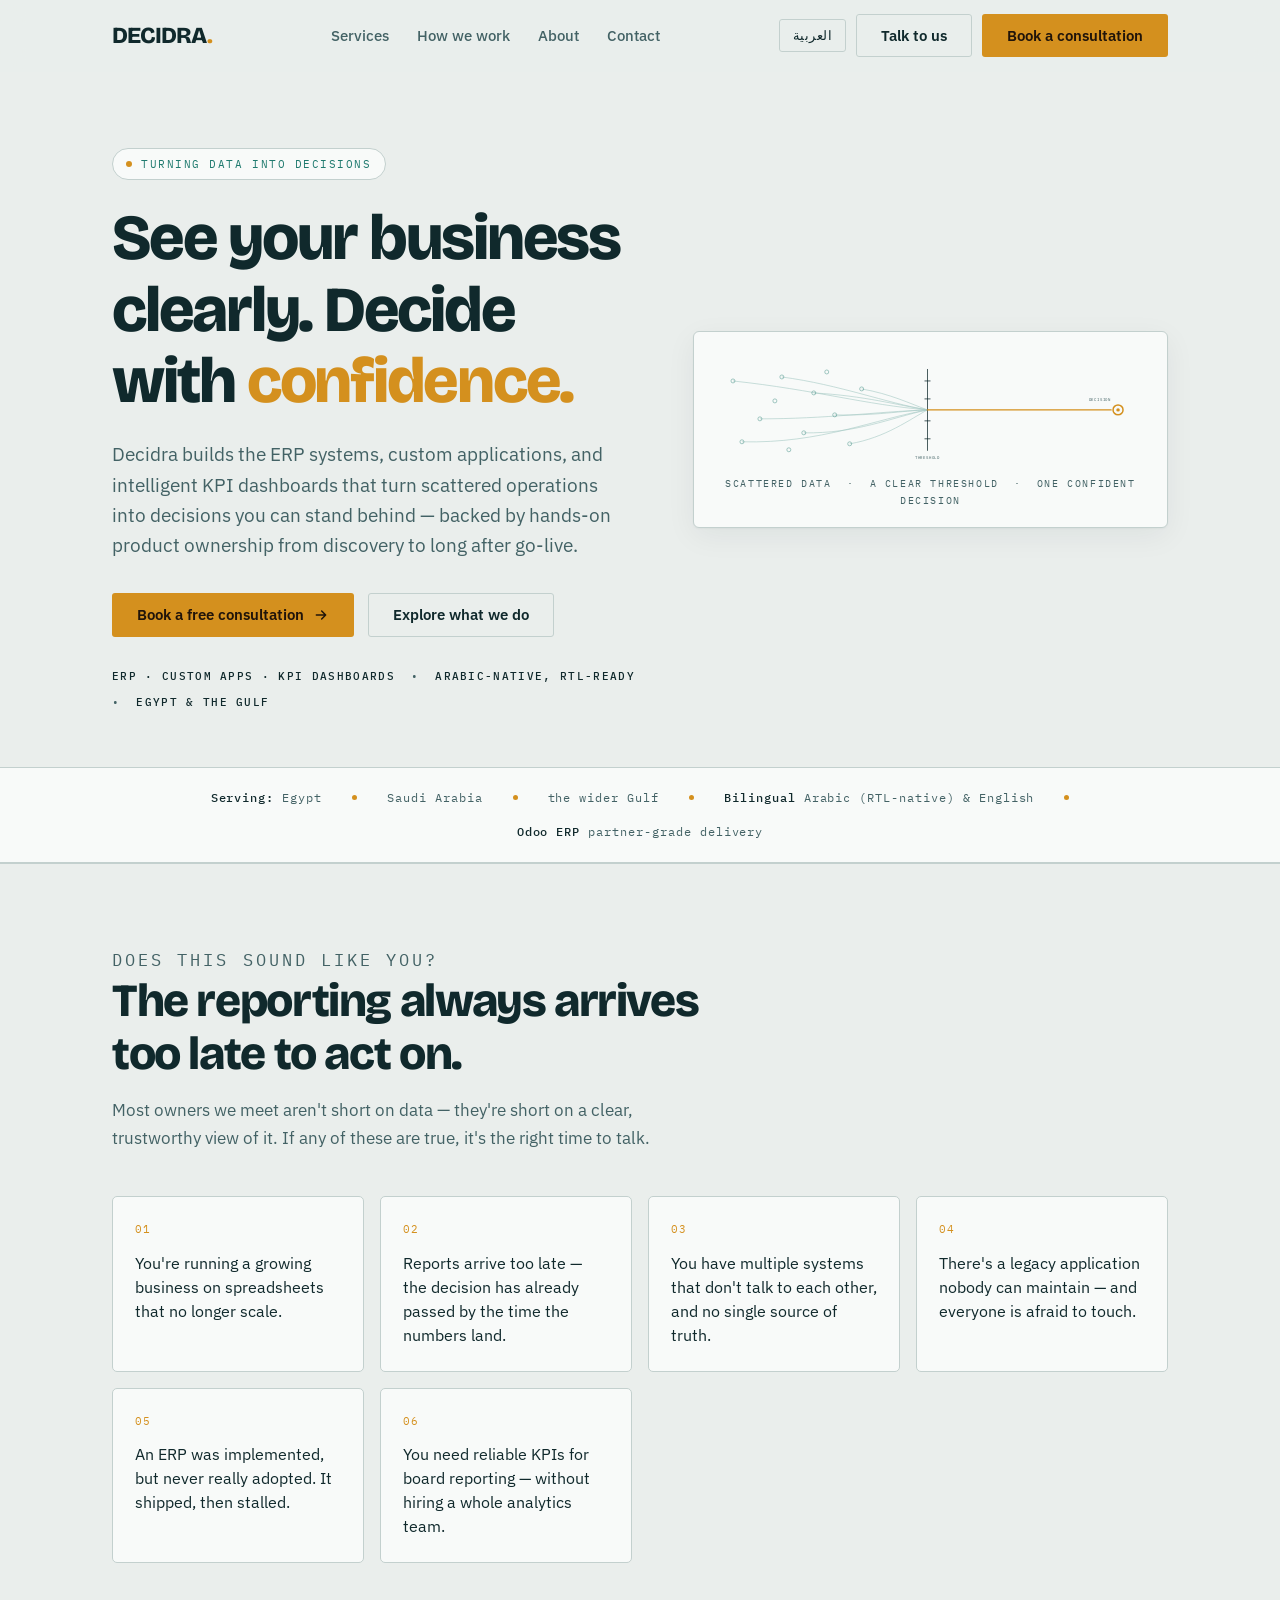
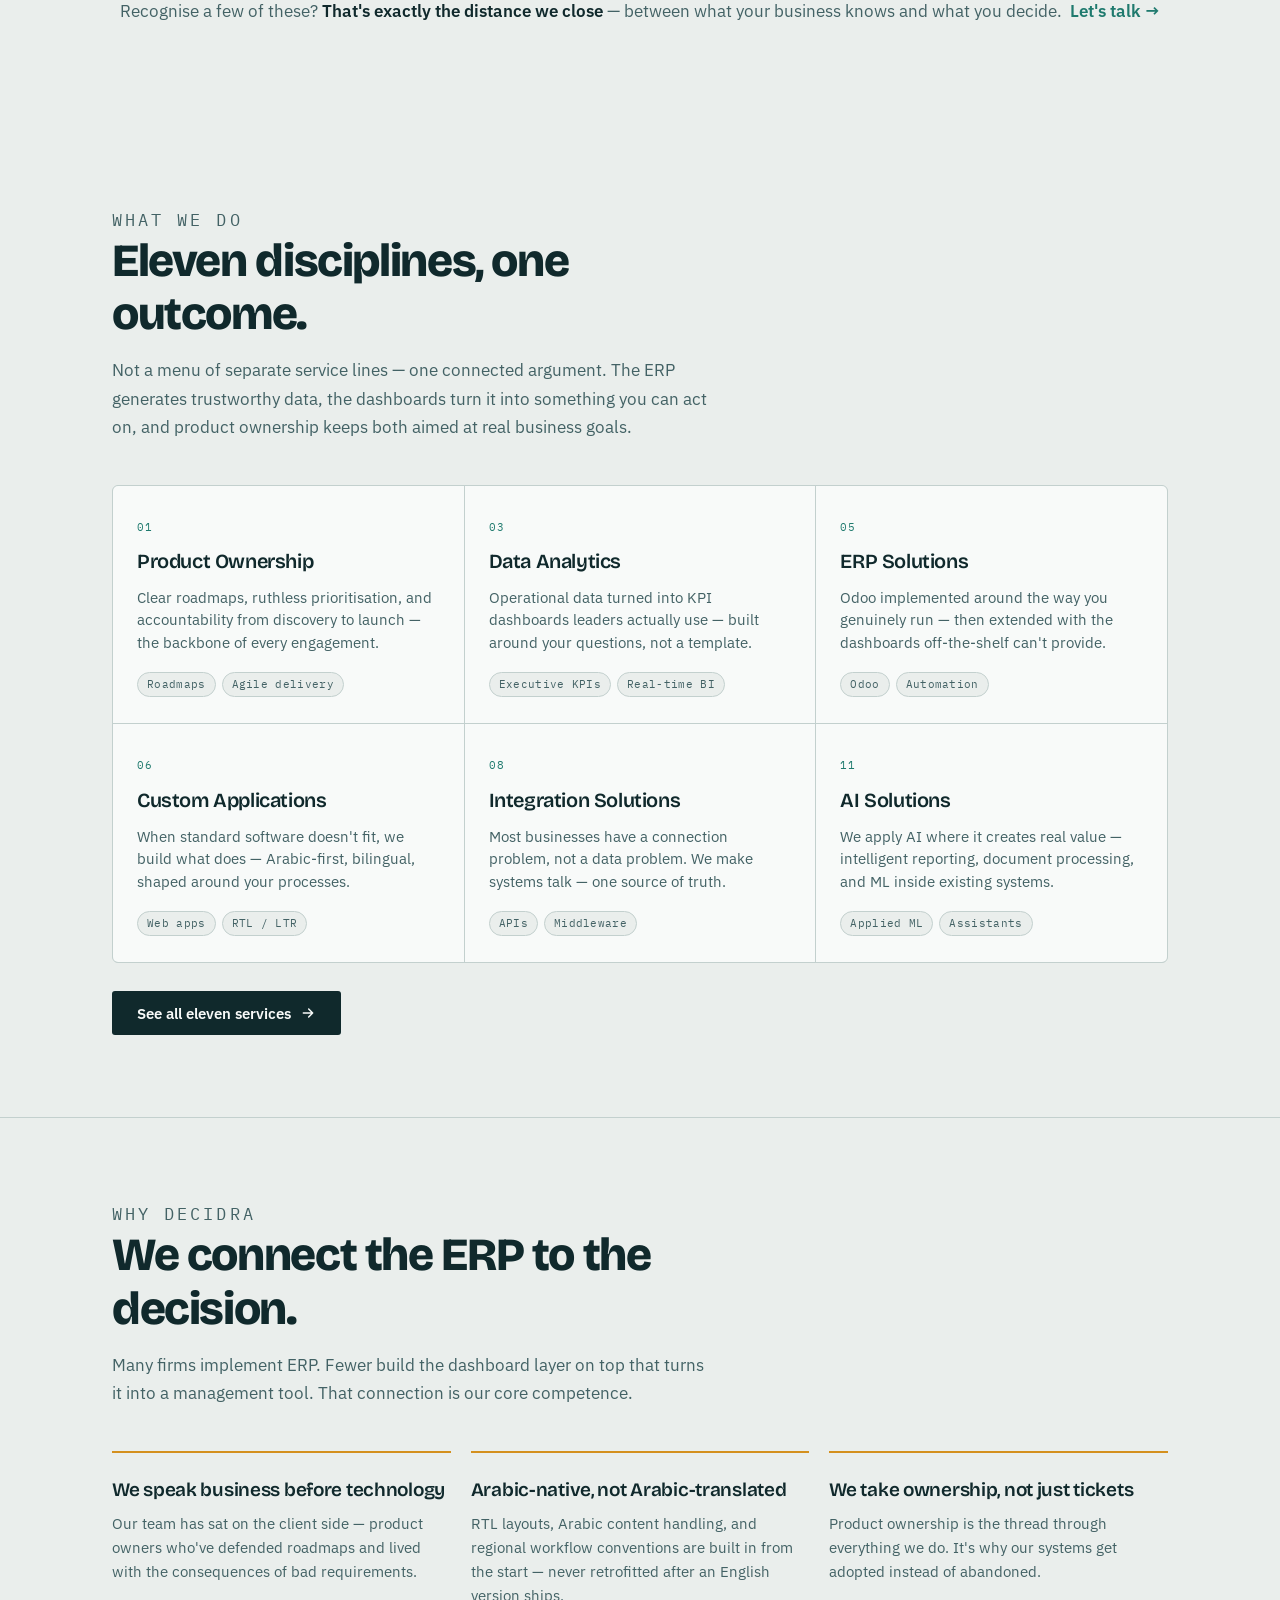
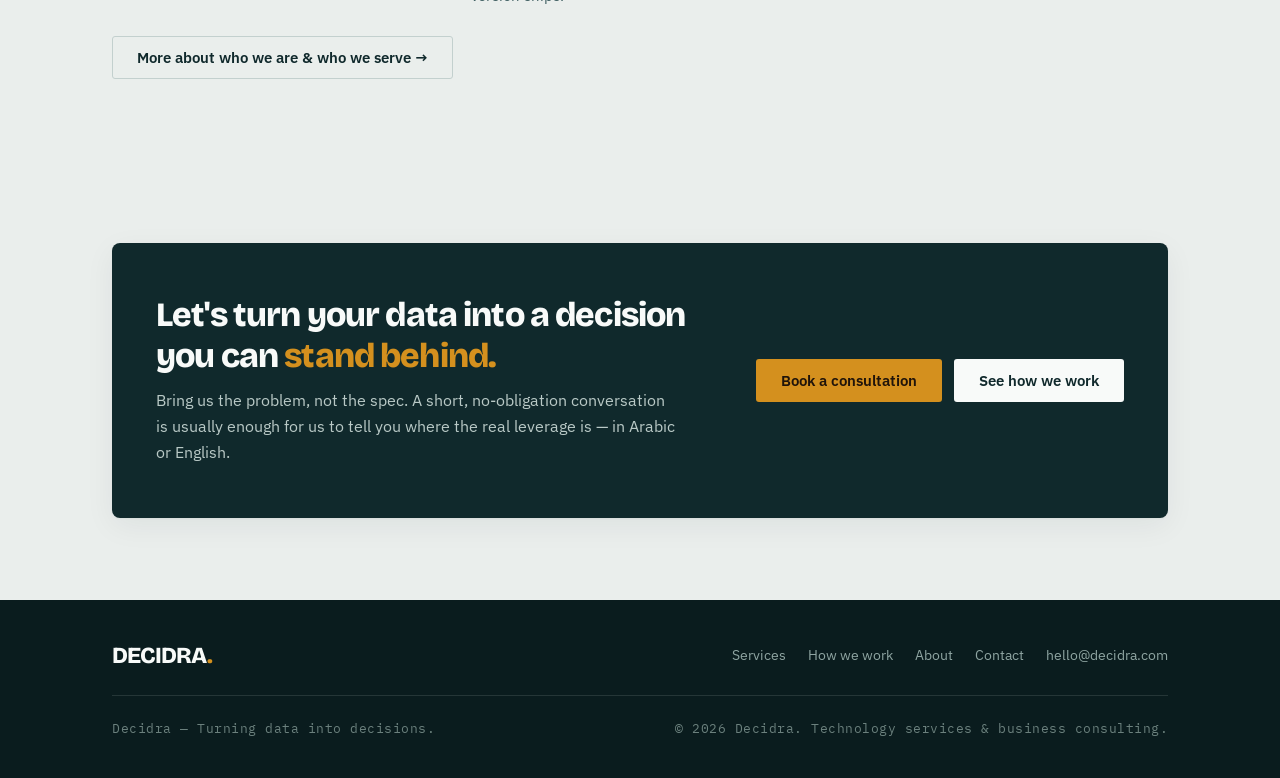
==== index.html @ bab55244 "Add files via upload" ====
<!DOCTYPE html>
<html lang="en">
<head>
<meta charset="utf-8">
<meta name="viewport" content="width=device-width, initial-scale=1">
<title>Decidra — Turning data into decisions</title>
<meta name="description" content="Decidra builds the ERP systems, custom applications, and intelligent KPI dashboards that let business owners see their company clearly and decide with confidence. Serving Egypt, Saudi Arabia, and the wider Gulf.">
<meta name="theme-color" content="#10292C">
<meta property="og:type" content="website">
<meta property="og:title" content="Decidra — Turning data into decisions">
<meta property="og:description" content="ERP, custom applications, and intelligent KPI dashboards — delivered with hands-on product ownership.">
<script>(function(){try{if(localStorage.getItem('decidra-lang')==='ar'){document.documentElement.lang='ar';document.documentElement.dir='rtl';}}catch(e){}})();</script>
<link rel="preconnect" href="https://fonts.googleapis.com">
<link rel="preconnect" href="https://fonts.gstatic.com" crossorigin>
<link href="https://fonts.googleapis.com/css2?family=Bricolage+Grotesque:opsz,wght@12..96,400;12..96,600;12..96,800&family=IBM+Plex+Mono:wght@400;500&family=IBM+Plex+Sans:wght@400;500;600&family=IBM+Plex+Sans+Arabic:wght@400;500;600;700&display=swap" rel="stylesheet">
<link rel="icon" href="data:image/svg+xml,%3Csvg xmlns='http://www.w3.org/2000/svg' viewBox='0 0 32 32'%3E%3Crect width='32' height='32' rx='6' fill='%2310292C'/%3E%3Ctext x='7' y='23' font-family='Georgia,serif' font-weight='700' font-size='20' fill='%23F8FAF9'%3ED%3C/text%3E%3Ccircle cx='24' cy='20' r='3' fill='%23D4901E'/%3E%3C/svg%3E">
<link rel="stylesheet" href="assets/css/style.css">
</head>
<body>

<a class="skip" href="#main" data-i18n="skip">Skip to content</a>

<!-- ============ NAV ============ -->
<nav class="nav" id="nav">
  <div class="nav-inner">
    <a class="brand" href="index.html" aria-label="Decidra home">DECIDRA<span>.</span></a>
    <div class="nav-links" id="navLinks">
      <a href="services.html" data-i18n="nav.services">Services</a>
      <a href="how-we-work.html" data-i18n="nav.how">How we work</a>
      <a href="about.html" data-i18n="nav.about">About</a>
      <a href="contact.html" data-i18n="nav.contact">Contact</a>
    </div>
    <div class="nav-cta">
      <button class="lang-toggle" id="langToggle" type="button" aria-label="Switch language — تبديل اللغة">العربية</button>
      <a class="btn btn-ghost" href="contact.html" data-i18n="nav.talk">Talk to us</a>
      <a class="btn btn-primary" href="contact.html" data-i18n="nav.book">Book a consultation</a>
      <button class="nav-toggle" id="navToggle" aria-label="Toggle menu" aria-expanded="false">
        <svg viewBox="0 0 24 24" fill="none" stroke="currentColor" stroke-width="2" stroke-linecap="round"><line x1="4" y1="7" x2="20" y2="7"/><line x1="4" y1="12" x2="20" y2="12"/><line x1="4" y1="17" x2="20" y2="17"/></svg>
      </button>
    </div>
  </div>
</nav>

<main id="main">

<!-- ============ HERO ============ -->
<header class="hero">
  <div class="wrap hero-grid">
    <div>
      <span class="hero-kick"><span class="dot"></span><span data-i18n="home.kick">Turning data into decisions</span></span>
      <h1 data-i18n="home.h1">See your business clearly. Decide with <em>confidence.</em></h1>
      <p class="hero-sub" data-i18n="home.sub">Decidra builds the ERP systems, custom applications, and intelligent KPI dashboards that turn scattered operations into decisions you can stand behind — backed by hands-on product ownership from discovery to long after go-live.</p>
      <div class="hero-actions">
        <a class="btn btn-primary" href="contact.html">
          <span data-i18n="btn.bookFree">Book a free consultation</span>
          <svg viewBox="0 0 24 24" fill="none" stroke="currentColor" stroke-width="2.2" stroke-linecap="round" stroke-linejoin="round"><path d="M5 12h14M13 6l6 6-6 6"/></svg>
        </a>
        <a class="btn btn-ghost" href="services.html" data-i18n="btn.explore">Explore what we do</a>
      </div>
      <p class="hero-trust" data-i18n="home.trust">
        <b>ERP · Custom apps · KPI dashboards</b>
        <span aria-hidden="true">•</span>
        <b>Arabic-native, RTL-ready</b>
        <span aria-hidden="true">•</span>
        <b>Egypt &amp; the Gulf</b>
      </p>
    </div>

    <div class="hero-fig-wrap">
      <svg class="hero-fig" viewBox="0 0 860 210" xmlns="http://www.w3.org/2000/svg" role="img" aria-label="Scattered data points converging through a threshold into a single clear decision line ending in a gold node">
        <g fill="none" stroke="#1F7A6E" stroke-width="1.5" opacity=".55">
          <circle cx="34" cy="46" r="4"/><circle cx="88" cy="122" r="4"/>
          <circle cx="52" cy="168" r="4"/><circle cx="132" cy="38" r="4"/>
          <circle cx="118" cy="86" r="4"/><circle cx="176" cy="150" r="4"/>
          <circle cx="196" cy="70" r="4"/><circle cx="146" cy="184" r="4"/>
          <circle cx="238" cy="114" r="4"/><circle cx="222" cy="28" r="4"/>
          <circle cx="268" cy="172" r="4"/><circle cx="292" cy="62" r="4"/>
        </g>
        <g fill="none" stroke="#1F7A6E" stroke-width="1.2" opacity=".38" class="draw" style="--len:900">
          <path d="M34 46 C 200 64, 300 94, 424 104"/>
          <path d="M88 122 C 220 122, 320 108, 424 104"/>
          <path d="M52 168 C 210 172, 320 122, 424 104"/>
          <path d="M132 38 C 250 54, 340 90, 424 104"/>
          <path d="M176 150 C 280 152, 350 120, 424 104"/>
          <path d="M196 70 C 300 76, 360 94, 424 104"/>
          <path d="M238 114 C 320 116, 370 106, 424 104"/>
          <path d="M268 172 C 340 160, 390 122, 424 104"/>
          <path d="M292 62 C 350 72, 390 92, 424 104"/>
        </g>
        <g class="fade-in">
          <line x1="424" y1="22" x2="424" y2="186" stroke="#10292C" stroke-width="1.5"/>
          <g stroke="#10292C" stroke-width="1.5">
            <line x1="418" y1="46" x2="430" y2="46"/><line x1="418" y1="82" x2="430" y2="82"/>
            <line x1="418" y1="126" x2="430" y2="126"/><line x1="418" y1="162" x2="430" y2="162"/>
          </g>
          <text x="424" y="202" font-family="IBM Plex Mono, monospace" font-size="9" fill="#436265" letter-spacing="1.6" text-anchor="middle">THRESHOLD</text>
        </g>
        <path d="M424 104 L 792 104" fill="none" stroke="#D4901E" stroke-width="3" stroke-linecap="round" class="draw draw-2" style="--len:380"/>
        <g class="fade-in">
          <circle cx="806" cy="104" r="10" fill="none" stroke="#D4901E" stroke-width="3"/>
          <circle cx="806" cy="104" r="3.5" fill="#D4901E"/>
          <text x="792" y="86" font-family="IBM Plex Mono, monospace" font-size="9" fill="#436265" letter-spacing="1.6" text-anchor="end">DECISION</text>
        </g>
      </svg>
      <p class="hero-fig-cap" data-i18n="home.figcap">Scattered data &nbsp;·&nbsp; a clear threshold &nbsp;·&nbsp; one confident decision</p>
    </div>
  </div>
</header>

<!-- ============ STRIP ============ -->
<div class="strip">
  <div class="strip-inner" data-i18n="strip">
    <span><b>Serving:</b> Egypt</span><span class="sep"></span>
    <span>Saudi Arabia</span><span class="sep"></span>
    <span>the wider Gulf</span><span class="sep"></span>
    <span><b>Bilingual</b> Arabic (RTL-native) &amp; English</span><span class="sep"></span>
    <span><b>Odoo ERP</b> partner-grade delivery</span>
  </div>
</div>

<!-- ============ PROBLEM ============ -->
<section class="sec">
  <div class="wrap">
    <div class="sec-head reveal">
      <p class="eyebrow" data-i18n="prob.eyebrow">Does this sound like you?</p>
      <h2 data-i18n="prob.h2">The reporting always arrives too late to act on.</h2>
      <p data-i18n="prob.p">Most owners we meet aren't short on data — they're short on a clear, trustworthy view of it. If any of these are true, it's the right time to talk.</p>
    </div>
    <div class="problem-grid">
      <div class="problem reveal"><p class="q">01</p><p data-i18n="prob.c1">You're running a growing business on spreadsheets that no longer scale.</p></div>
      <div class="problem reveal"><p class="q">02</p><p data-i18n="prob.c2">Reports arrive too late — the decision has already passed by the time the numbers land.</p></div>
      <div class="problem reveal"><p class="q">03</p><p data-i18n="prob.c3">You have multiple systems that don't talk to each other, and no single source of truth.</p></div>
      <div class="problem reveal"><p class="q">04</p><p data-i18n="prob.c4">There's a legacy application nobody can maintain — and everyone is afraid to touch.</p></div>
      <div class="problem reveal"><p class="q">05</p><p data-i18n="prob.c5">An ERP was implemented, but never really adopted. It shipped, then stalled.</p></div>
      <div class="problem reveal"><p class="q">06</p><p data-i18n="prob.c6">You need reliable KPIs for board reporting — without hiring a whole analytics team.</p></div>
    </div>
    <p class="problem-foot reveal" data-i18n="prob.foot">Recognise a few of these? <b>That's exactly the distance we close</b> — between what your business knows and what you decide. &nbsp;<a href="contact.html" style="color:var(--teal);font-weight:600;text-decoration:none;">Let's talk →</a></p>
  </div>
</section>

<!-- ============ SERVICES PREVIEW ============ -->
<section class="sec no-top">
  <div class="wrap">
    <div class="sec-head reveal">
      <p class="eyebrow" data-i18n="svc.eyebrow">What we do</p>
      <h2 data-i18n="svc.h2">Eleven disciplines, one outcome.</h2>
      <p data-i18n="svc.p">Not a menu of separate service lines — one connected argument. The ERP generates trustworthy data, the dashboards turn it into something you can act on, and product ownership keeps both aimed at real business goals.</p>
    </div>
    <div class="svc-grid">
      <article class="svc reveal"><div class="svc-top"><span class="svc-num">01</span></div><h3 data-i18n="home.svc.po.t">Product Ownership</h3><p data-i18n="home.svc.po.d">Clear roadmaps, ruthless prioritisation, and accountability from discovery to launch — the backbone of every engagement.</p><div class="svc-tags"><span data-i18n="tag.roadmaps">Roadmaps</span><span data-i18n="tag.agile">Agile delivery</span></div></article>
      <article class="svc reveal"><div class="svc-top"><span class="svc-num">03</span></div><h3 data-i18n="home.svc.da.t">Data Analytics</h3><p data-i18n="home.svc.da.d">Operational data turned into KPI dashboards leaders actually use — built around your questions, not a template.</p><div class="svc-tags"><span data-i18n="tag.execkpi">Executive KPIs</span><span data-i18n="tag.rtbi">Real-time BI</span></div></article>
      <article class="svc reveal"><div class="svc-top"><span class="svc-num">05</span></div><h3 data-i18n="home.svc.erp.t">ERP Solutions</h3><p data-i18n="home.svc.erp.d">Odoo implemented around the way you genuinely run — then extended with the dashboards off-the-shelf can't provide.</p><div class="svc-tags"><span data-i18n="tag.odoo">Odoo</span><span data-i18n="tag.automation">Automation</span></div></article>
      <article class="svc reveal"><div class="svc-top"><span class="svc-num">06</span></div><h3 data-i18n="home.svc.ca.t">Custom Applications</h3><p data-i18n="home.svc.ca.d">When standard software doesn't fit, we build what does — Arabic-first, bilingual, shaped around your processes.</p><div class="svc-tags"><span data-i18n="tag.webapps">Web apps</span><span data-i18n="tag.rtl">RTL / LTR</span></div></article>
      <article class="svc reveal"><div class="svc-top"><span class="svc-num">08</span></div><h3 data-i18n="home.svc.int.t">Integration Solutions</h3><p data-i18n="home.svc.int.d">Most businesses have a connection problem, not a data problem. We make systems talk — one source of truth.</p><div class="svc-tags"><span data-i18n="tag.apis">APIs</span><span data-i18n="tag.middleware">Middleware</span></div></article>
      <article class="svc reveal"><div class="svc-top"><span class="svc-num">11</span></div><h3 data-i18n="home.svc.ai.t">AI Solutions</h3><p data-i18n="home.svc.ai.d">We apply AI where it creates real value — intelligent reporting, document processing, and ML inside existing systems.</p><div class="svc-tags"><span data-i18n="tag.appliedml">Applied ML</span><span data-i18n="tag.assistants">Assistants</span></div></article>
    </div>
    <div style="margin-top:28px;" class="reveal">
      <a class="btn btn-dark" href="services.html"><span data-i18n="btn.allServices">See all eleven services</span>
        <svg viewBox="0 0 24 24" fill="none" stroke="currentColor" stroke-width="2.2" stroke-linecap="round" stroke-linejoin="round"><path d="M5 12h14M13 6l6 6-6 6"/></svg>
      </a>
    </div>
  </div>
</section>

<!-- ============ WHY (preview) ============ -->
<section class="sec">
  <div class="wrap">
    <div class="sec-head reveal">
      <p class="eyebrow" data-i18n="why.eyebrow">Why Decidra</p>
      <h2 data-i18n="homewhy.h2">We connect the ERP to the decision.</h2>
      <p data-i18n="homewhy.p">Many firms implement ERP. Fewer build the dashboard layer on top that turns it into a management tool. That connection is our core competence.</p>
    </div>
    <div class="diff-grid">
      <div class="diff reveal"><h3 data-i18n="diff.speak.t">We speak business before technology</h3><p data-i18n="diff.speak.d">Our team has sat on the client side — product owners who've defended roadmaps and lived with the consequences of bad requirements.</p></div>
      <div class="diff reveal"><h3 data-i18n="diff.arabic.t">Arabic-native, not translated</h3><p data-i18n="diff.arabic.d">RTL layouts, Arabic content handling, and regional workflow conventions are built in from the start — never retrofitted.</p></div>
      <div class="diff reveal"><h3 data-i18n="diff.own.t">We take ownership, not just tickets</h3><p data-i18n="diff.own.d">Product ownership is the thread through everything we do. It's why our systems get adopted instead of abandoned.</p></div>
    </div>
    <div style="margin-top:28px;" class="reveal">
      <a class="btn btn-ghost" href="about.html" data-i18n="btn.moreAbout">More about who we are &amp; who we serve →</a>
    </div>
  </div>
</section>

<!-- ============ CTA ============ -->
<section class="sec no-top">
  <div class="wrap">
    <div class="cta-band reveal">
      <div>
        <h3 data-i18n="cta.home.h">Let's turn your data into a decision you can <span>stand behind.</span></h3>
        <p data-i18n="cta.home.p">Bring us the problem, not the spec. A short, no-obligation conversation is usually enough for us to tell you where the real leverage is — in Arabic or English.</p>
      </div>
      <div class="btn-actions">
        <a class="btn btn-primary" href="contact.html" data-i18n="btn.bookConsult">Book a consultation</a>
        <a class="btn btn-light" href="how-we-work.html" data-i18n="btn.howWeWork">See how we work</a>
      </div>
    </div>
  </div>
</section>

</main>

<!-- ============ FOOTER ============ -->
<footer class="footer">
  <div class="wrap">
    <div class="footer-inner">
      <a class="brand" href="index.html">DECIDRA<span>.</span></a>
      <div class="footer-links">
        <a href="services.html" data-i18n="nav.services">Services</a>
        <a href="how-we-work.html" data-i18n="nav.how">How we work</a>
        <a href="about.html" data-i18n="nav.about">About</a>
        <a href="contact.html" data-i18n="nav.contact">Contact</a>
        <a href="mailto:hello@decidra.com">hello@decidra.com</a>
      </div>
    </div>
    <div class="footer-legal">
      <span data-i18n="foot.tag">Decidra — Turning data into decisions.</span>
      <span data-i18n="foot.rights">© <span id="year">2026</span> Decidra. Technology services &amp; business consulting.</span>
    </div>
  </div>
</footer>

<script src="assets/js/i18n.js"></script>
<script src="assets/js/main.js"></script>
</body>
</html>
---- assets/css/style.css ----
/* ============================================================
   DECIDRA — shared stylesheet
   Turning data into decisions.
   ============================================================ */

:root{
  --ink:#10292C;
  --ink-soft:#436265;
  --paper:#EAEEEC;
  --card:#F8FAF9;
  --line:#C3D0CE;
  --teal:#1F7A6E;
  --amber:#D4901E;
  --display:"Bricolage Grotesque",system-ui,sans-serif;
  --body:"IBM Plex Sans",system-ui,sans-serif;
  --mono:"IBM Plex Mono",ui-monospace,monospace;
  --maxw:1120px;
  --shadow:0 1px 2px rgba(16,41,44,.04), 0 8px 30px rgba(16,41,44,.06);
}

*{box-sizing:border-box;}

html{scroll-behavior:smooth;scroll-padding-top:84px;}

body{
  margin:0;
  background:var(--paper);
  color:var(--ink);
  font-family:var(--body);
  font-size:16px;
  line-height:1.65;
  -webkit-font-smoothing:antialiased;
  text-rendering:optimizeLegibility;
}

a{color:inherit;}

.wrap{max-width:var(--maxw);margin:0 auto;padding:0 32px;}

.skip{
  position:absolute;left:-999px;top:0;background:var(--ink);color:var(--card);
  padding:10px 16px;border-radius:4px;z-index:200;
}
.skip:focus{left:16px;top:12px;}

/* ---------- shared type ---------- */
.eyebrow{
  font-family:var(--mono);
  font-size:11px;
  letter-spacing:.18em;
  text-transform:uppercase;
  color:var(--teal);
  margin:0 0 14px;
}
.amber{color:var(--amber);}

/* ---------- buttons ---------- */
.btn{
  display:inline-flex;align-items:center;gap:9px;
  font-family:var(--body);font-weight:600;font-size:15px;
  padding:13px 24px;border-radius:3px;border:1.5px solid transparent;
  text-decoration:none;cursor:pointer;line-height:1;white-space:nowrap;
  transition:transform .12s ease, background .18s ease, box-shadow .18s ease, border-color .18s ease;
}
.btn svg{width:16px;height:16px;flex:none;}
.btn-primary{background:var(--amber);color:#20140a;}
.btn-primary:hover{background:#c2831a;transform:translateY(-1px);box-shadow:0 6px 18px rgba(212,144,30,.32);}
.btn-dark{background:var(--ink);color:var(--card);}
.btn-dark:hover{background:#0a1c1e;transform:translateY(-1px);}
.btn-ghost{background:transparent;color:var(--ink);border-color:var(--line);}
.btn-ghost:hover{border-color:var(--ink);background:rgba(16,41,44,.03);}
.btn-light{background:var(--card);color:var(--ink);}
.btn-light:hover{background:#fff;transform:translateY(-1px);}

/* ---------- nav ---------- */
.nav{
  position:sticky;top:0;z-index:100;
  background:rgba(234,238,236,.82);
  backdrop-filter:saturate(150%) blur(12px);
  -webkit-backdrop-filter:saturate(150%) blur(12px);
  border-bottom:1px solid transparent;
  transition:border-color .25s ease, box-shadow .25s ease;
}
.nav.scrolled{border-bottom-color:var(--line);box-shadow:0 1px 20px rgba(16,41,44,.05);}
.nav-inner{
  max-width:var(--maxw);margin:0 auto;padding:14px 32px;
  display:flex;align-items:center;justify-content:space-between;gap:24px;
}
.brand{
  font-family:var(--display);font-weight:800;font-size:23px;letter-spacing:-.04em;
  text-decoration:none;color:var(--ink);line-height:1;
}
.brand span{color:var(--amber);}
.nav-links{display:flex;align-items:center;gap:28px;}
.nav-links a{
  text-decoration:none;color:var(--ink-soft);font-size:14.5px;font-weight:500;
  transition:color .15s ease;position:relative;
}
.nav-links a:hover{color:var(--ink);}
.nav-links a[aria-current="page"]{color:var(--ink);}
.nav-links a[aria-current="page"]::after{
  content:"";position:absolute;left:0;right:0;bottom:-6px;height:2px;background:var(--amber);border-radius:2px;
}
.nav-cta{display:flex;align-items:center;gap:10px;}
.nav-toggle{display:none;background:none;border:0;cursor:pointer;padding:8px;color:var(--ink);}
.nav-toggle svg{width:24px;height:24px;display:block;}

@media (max-width:940px){
  .nav-links{
    position:absolute;top:100%;left:0;right:0;
    flex-direction:column;align-items:stretch;gap:0;
    background:var(--paper);border-bottom:1px solid var(--line);
    padding:8px 0;display:none;
  }
  .nav-links.open{display:flex;}
  .nav-links a{padding:13px 32px;border-top:1px solid var(--line);}
  .nav-links a[aria-current="page"]::after{display:none;}
  .nav-links a[aria-current="page"]{color:var(--amber);}
  .nav-cta .btn-ghost{display:none;}
  .nav-toggle{display:block;}
}

/* ---------- hero (home) ---------- */
.hero{padding:76px 0 56px;position:relative;overflow:hidden;}
.hero-grid{display:grid;grid-template-columns:1.05fr .95fr;gap:56px;align-items:center;}
.hero-kick{
  display:inline-flex;align-items:center;gap:9px;
  font-family:var(--mono);font-size:11px;letter-spacing:.14em;text-transform:uppercase;
  color:var(--teal);background:var(--card);border:1px solid var(--line);
  padding:6px 13px;border-radius:100px;margin:0 0 22px;
}
.hero-kick .dot{width:6px;height:6px;border-radius:50%;background:var(--amber);}
.hero h1{
  font-family:var(--display);font-weight:800;
  font-size:clamp(38px,5.6vw,64px);line-height:1.12;letter-spacing:-.035em;margin:0 0 22px;
}
.hero h1 em{font-style:normal;color:var(--amber);}
.hero-sub{font-size:clamp(17px,2vw,19px);color:var(--ink-soft);line-height:1.6;max-width:46ch;margin:0 0 32px;}
.hero-actions{display:flex;flex-wrap:wrap;gap:14px;margin:0 0 30px;}
.hero-trust{
  font-family:var(--mono);font-size:11px;letter-spacing:.12em;text-transform:uppercase;
  color:var(--ink-soft);margin:0;display:flex;flex-wrap:wrap;gap:8px 16px;align-items:center;
}
.hero-trust b{color:var(--ink);font-weight:500;}
.hero-fig-wrap{background:var(--card);border:1px solid var(--line);border-radius:6px;padding:26px 22px 18px;box-shadow:var(--shadow);}
.hero-fig{width:100%;height:auto;display:block;}
.hero-fig-cap{
  font-family:var(--mono);font-size:10px;letter-spacing:.16em;text-transform:uppercase;
  color:var(--ink-soft);margin:14px 0 0;text-align:center;
}
@media (max-width:900px){
  .hero-grid{grid-template-columns:1fr;gap:36px;}
  .hero{padding:48px 0 40px;}
  .hero-fig-wrap{order:2;}
}

/* ---------- interior page header ---------- */
.pagehead{padding:64px 0 8px;position:relative;overflow:hidden;}
.pagehead .eyebrow{color:var(--teal);}
.pagehead h1{
  font-family:var(--display);font-weight:800;
  font-size:clamp(34px,5.2vw,60px);letter-spacing:-.035em;line-height:1.14;margin:0 0 18px;max-width:20ch;
}
.pagehead h1 span{color:var(--amber);}
.pagehead p{font-size:clamp(17px,2vw,19px);color:var(--ink-soft);max-width:58ch;margin:0;}
.crumbs{font-family:var(--mono);font-size:11px;letter-spacing:.1em;text-transform:uppercase;color:var(--ink-soft);margin:0 0 22px;}
.crumbs a{text-decoration:none;color:var(--ink-soft);}
.crumbs a:hover{color:var(--ink);}
.crumbs .sep{color:var(--line);margin:0 8px;}

/* ---------- markets strip ---------- */
.strip{border-top:1px solid var(--line);border-bottom:1px solid var(--line);background:var(--card);}
.strip-inner{
  max-width:var(--maxw);margin:0 auto;padding:20px 32px;
  display:flex;flex-wrap:wrap;align-items:center;justify-content:center;gap:14px 30px;
  font-family:var(--mono);font-size:12px;letter-spacing:.08em;color:var(--ink-soft);
}
.strip-inner b{color:var(--ink);font-weight:500;}
.strip-inner .sep{width:5px;height:5px;border-radius:50%;background:var(--amber);}

/* ---------- section scaffold ---------- */
section{scroll-margin-top:84px;}
.sec{padding:82px 0;border-top:1px solid var(--line);}
.sec.no-top{border-top:0;}
.sec-head{max-width:60ch;margin:0 0 44px;}
.sec-head.center{margin-left:auto;margin-right:auto;text-align:center;}
.sec-head h2{
  font-family:var(--display);font-weight:800;
  font-size:clamp(28px,4vw,46px);letter-spacing:-.03em;line-height:1.16;margin:0 0 16px;
}
.sec-head p{color:var(--ink-soft);font-size:17px;margin:0;}

/* ---------- problem cards ---------- */
.problem-grid{display:grid;grid-template-columns:repeat(auto-fit,minmax(250px,1fr));gap:16px;}
.problem{
  background:var(--card);border:1px solid var(--line);border-radius:5px;padding:24px 22px;
  position:relative;transition:transform .15s ease, box-shadow .15s ease;
}
.problem:hover{transform:translateY(-2px);box-shadow:var(--shadow);}
.problem .q{font-family:var(--mono);font-size:11px;color:var(--amber);letter-spacing:.1em;margin:0 0 12px;}
.problem p{margin:0;font-size:15.5px;line-height:1.55;}
.problem-foot{margin-top:34px;text-align:center;font-size:17px;color:var(--ink-soft);}
.problem-foot b{color:var(--ink);font-weight:600;}

/* ---------- services ---------- */
.svc-grid{display:grid;grid-template-columns:repeat(3,1fr);gap:1px;background:var(--line);border:1px solid var(--line);border-radius:6px;overflow:hidden;}
.svc{background:var(--card);padding:26px 24px;display:flex;flex-direction:column;gap:14px;transition:background .18s ease;}
.svc:hover{background:#fff;}
.svc-top{display:flex;align-items:flex-start;justify-content:space-between;gap:12px;}
.svc-num{font-family:var(--mono);font-size:11px;color:var(--teal);letter-spacing:.1em;padding-top:6px;}
.svc-fig{width:64px;height:64px;flex:none;}
.svc-fig svg{width:100%;height:100%;display:block;}
.svc h3{font-family:var(--display);font-weight:600;font-size:20px;letter-spacing:-.02em;margin:0;line-height:1.15;}
.svc p{margin:0;font-size:14.5px;line-height:1.55;color:var(--ink-soft);}
.svc-tags{display:flex;flex-wrap:wrap;gap:6px;margin-top:auto;padding-top:4px;}
.svc-tags span{
  font-family:var(--mono);font-size:10.5px;letter-spacing:.03em;color:var(--ink-soft);
  border:1px solid var(--line);border-radius:100px;padding:3px 9px;background:var(--paper);
}
@media (max-width:900px){.svc-grid{grid-template-columns:repeat(2,1fr);}}
@media (max-width:600px){.svc-grid{grid-template-columns:1fr;}}

/* ---------- CTA band ---------- */
.cta-band{
  background:var(--ink);color:var(--card);border-radius:8px;
  padding:52px 44px;display:grid;grid-template-columns:1fr auto;gap:32px;align-items:center;box-shadow:var(--shadow);
}
.cta-band h3{font-family:var(--display);font-weight:800;font-size:clamp(24px,3vw,34px);letter-spacing:-.025em;line-height:1.2;margin:0 0 10px;}
.cta-band h3 span{color:var(--amber);}
.cta-band p{margin:0;color:#b9c9c6;max-width:52ch;font-size:16px;}
.cta-band .btn-actions{display:flex;gap:12px;flex-wrap:wrap;}
@media (max-width:760px){.cta-band{grid-template-columns:1fr;padding:40px 28px;text-align:left;}}

/* ---------- commitments ---------- */
.commit-grid{display:grid;grid-template-columns:repeat(auto-fit,minmax(230px,1fr));gap:1px;background:var(--line);border:1px solid var(--line);border-radius:6px;overflow:hidden;margin-bottom:56px;}
.commit{background:var(--card);padding:28px 26px;}
.commit .n{font-family:var(--mono);font-size:11px;color:var(--amber);letter-spacing:.1em;margin:0 0 14px;}
.commit h3{font-family:var(--display);font-weight:600;font-size:19px;letter-spacing:-.015em;margin:0 0 10px;}
.commit p{margin:0;font-size:14.5px;line-height:1.6;color:var(--ink-soft);}

/* ---------- engagement flow ---------- */
.flow-title{font-family:var(--display);font-weight:600;font-size:20px;letter-spacing:-.015em;margin:0 0 24px;}
.flow{display:grid;grid-template-columns:repeat(6,1fr);gap:1px;background:var(--line);border:1px solid var(--line);border-radius:6px;overflow:hidden;}
.flow-step{background:var(--card);padding:22px 18px;position:relative;}
.flow-step .s{font-family:var(--mono);font-size:11px;color:var(--teal);letter-spacing:.1em;display:flex;align-items:center;gap:8px;margin:0 0 12px;}
.flow-step .s .bar{height:2px;flex:1;background:var(--line);}
.flow-step:last-child .s .bar{background:var(--amber);}
.flow-step h4{font-family:var(--display);font-weight:600;font-size:16px;margin:0 0 8px;letter-spacing:-.01em;}
.flow-step p{margin:0;font-size:13px;line-height:1.5;color:var(--ink-soft);}
@media (max-width:1000px){.flow{grid-template-columns:repeat(3,1fr);}}
@media (max-width:620px){.flow{grid-template-columns:1fr;}}

/* ---------- who we serve ---------- */
.serve-grid{display:grid;grid-template-columns:1fr 1fr;gap:48px;align-items:start;}
.serve-list{list-style:none;margin:0;padding:0;}
.serve-list li{padding:18px 0;border-top:1px solid var(--line);display:flex;gap:16px;align-items:flex-start;}
.serve-list li:first-child{border-top:0;padding-top:0;}
.serve-list .ic{width:34px;height:34px;flex:none;border:1.5px solid var(--teal);border-radius:5px;display:flex;align-items:center;justify-content:center;color:var(--teal);}
.serve-list .ic svg{width:18px;height:18px;}
.serve-list b{display:block;font-weight:600;font-size:15.5px;margin-bottom:2px;}
.serve-list span{font-size:14.5px;color:var(--ink-soft);line-height:1.5;}
.sectors{background:var(--card);border:1px solid var(--line);border-radius:6px;padding:28px 26px;}
.sectors h4{font-family:var(--display);font-weight:600;font-size:17px;margin:0 0 18px;letter-spacing:-.01em;}
.sectors ul{list-style:none;margin:0;padding:0;display:flex;flex-wrap:wrap;gap:8px;}
.sectors li{font-size:13.5px;border:1px solid var(--line);border-radius:100px;padding:6px 14px;background:var(--paper);}
@media (max-width:820px){.serve-grid{grid-template-columns:1fr;gap:36px;}}

/* ---------- differentiators ---------- */
.diff-grid{display:grid;grid-template-columns:repeat(auto-fit,minmax(280px,1fr));gap:20px;}
.diff{padding:26px 0 0;border-top:2px solid var(--amber);}
.diff h3{font-family:var(--display);font-weight:600;font-size:19px;letter-spacing:-.015em;margin:0 0 10px;line-height:1.2;}
.diff p{margin:0;font-size:15px;line-height:1.6;color:var(--ink-soft);}

/* ---------- statement (vision / mission) ---------- */
.statement-grid{display:grid;grid-template-columns:200px 1fr;gap:48px;align-items:start;}
.statement-text{
  font-family:var(--display);font-weight:400;font-size:clamp(21px,2.7vw,30px);
  line-height:1.42;letter-spacing:-.017em;margin:0;max-width:34ch;
}
.statement-text em{font-style:normal;color:var(--amber);}
.statement-body{font-size:16px;line-height:1.7;color:var(--ink-soft);margin:22px 0 0;max-width:56ch;}
.statement-ar{font-size:15px;line-height:1.9;color:var(--ink-soft);margin:18px 0 0;max-width:52ch;direction:rtl;text-align:right;}
@media (max-width:820px){.statement-grid{grid-template-columns:1fr;gap:22px;}}

/* ---------- prose ---------- */
.prose h2{font-family:var(--display);font-weight:600;font-size:clamp(24px,3.2vw,36px);letter-spacing:-.025em;line-height:1.15;margin:0 0 22px;}
.prose p{max-width:64ch;color:var(--ink-soft);margin:0 0 18px;}
.prose p:last-child{margin-bottom:0;}
.prose strong{color:var(--ink);font-weight:600;}

/* ---------- contact ---------- */
.contact{background:var(--ink);color:var(--card);}
.contact .eyebrow{color:var(--amber);}
.contact-grid{display:grid;grid-template-columns:1fr 1.1fr;gap:56px;align-items:start;padding:82px 0;}
.contact h2{font-family:var(--display);font-weight:800;font-size:clamp(30px,4vw,48px);letter-spacing:-.03em;line-height:1.16;margin:0 0 18px;}
.contact h2 span{color:var(--amber);}
.contact-lede{color:#b9c9c6;font-size:17px;margin:0 0 32px;max-width:44ch;}
.contact-info{list-style:none;margin:0;padding:0;}
.contact-info li{display:flex;gap:14px;align-items:flex-start;padding:16px 0;border-top:1px solid rgba(195,208,206,.18);}
.contact-info li:first-child{border-top:0;}
.contact-info .ic{width:36px;height:36px;flex:none;border:1px solid rgba(195,208,206,.28);border-radius:6px;display:flex;align-items:center;justify-content:center;color:var(--amber);}
.contact-info .ic svg{width:18px;height:18px;}
.contact-info .lbl{font-family:var(--mono);font-size:10.5px;letter-spacing:.12em;text-transform:uppercase;color:#8fa5a2;margin:0 0 3px;}
.contact-info a,.contact-info span{color:var(--card);text-decoration:none;font-size:15.5px;}
.contact-info a:hover{color:var(--amber);}

.form-card{background:var(--card);color:var(--ink);border-radius:8px;padding:32px 30px;box-shadow:0 20px 50px rgba(0,0,0,.28);}
.form-card h3{font-family:var(--display);font-weight:600;font-size:21px;letter-spacing:-.02em;margin:0 0 4px;}
.form-card .fnote{font-size:14px;color:var(--ink-soft);margin:0 0 22px;}
.field{margin-bottom:16px;}
.field label{display:block;font-size:13px;font-weight:600;margin:0 0 6px;}
.field label .req{color:var(--amber);}
.field input,.field select,.field textarea{
  width:100%;font-family:var(--body);font-size:15px;color:var(--ink);
  background:var(--paper);border:1.5px solid var(--line);border-radius:5px;padding:11px 13px;
  transition:border-color .15s ease, box-shadow .15s ease;
}
.field textarea{resize:vertical;min-height:96px;}
.field input:focus,.field select:focus,.field textarea:focus{outline:none;border-color:var(--teal);box-shadow:0 0 0 3px rgba(31,122,110,.15);}
.field-row{display:grid;grid-template-columns:1fr 1fr;gap:16px;}
.form-submit{width:100%;justify-content:center;margin-top:6px;}
.form-legal{font-size:12.5px;color:var(--ink-soft);margin:14px 0 0;text-align:center;}
.form-status{display:none;margin-top:16px;padding:14px 16px;border-radius:6px;font-size:14.5px;background:rgba(31,122,110,.1);border:1px solid var(--teal);color:var(--ink);}
.form-status.show{display:block;}
@media (max-width:860px){.contact-grid{grid-template-columns:1fr;gap:40px;padding:56px 0;}.field-row{grid-template-columns:1fr;}}

/* ---------- footer ---------- */
.footer{background:#0a1c1e;color:#8fa5a2;padding:44px 0 40px;}
.footer-inner{display:flex;flex-wrap:wrap;justify-content:space-between;gap:24px;align-items:center;}
.footer .brand{color:var(--card);}
.footer-links{display:flex;flex-wrap:wrap;gap:22px;}
.footer-links a{text-decoration:none;color:#8fa5a2;font-size:14px;transition:color .15s ease;}
.footer-links a:hover{color:var(--card);}
.footer-legal{margin-top:28px;padding-top:22px;border-top:1px solid rgba(195,208,206,.14);font-size:12.5px;font-family:var(--mono);letter-spacing:.04em;color:#6b807d;display:flex;flex-wrap:wrap;justify-content:space-between;gap:10px;}

/* ---------- motion ---------- */
.draw{stroke-dasharray:var(--len,600);stroke-dashoffset:var(--len,600);animation:draw 1.5s cubic-bezier(.4,0,.2,1) forwards;}
.draw-2{animation-delay:.35s;}
.fade-in{opacity:0;animation:fade .8s ease forwards;animation-delay:1.1s;}
@keyframes draw{to{stroke-dashoffset:0;}}
@keyframes fade{to{opacity:1;}}

.reveal{opacity:0;transform:translateY(16px);transition:opacity .6s ease, transform .6s ease;}
.reveal.in{opacity:1;transform:none;}

@media (prefers-reduced-motion:reduce){
  html{scroll-behavior:auto;}
  .draw,.fade-in,.reveal{animation:none;opacity:1;transform:none;stroke-dashoffset:0;}
}

/* ============================================================
   LANGUAGE TOGGLE
   ============================================================ */
.lang-toggle{
  display:inline-flex;align-items:center;gap:6px;cursor:pointer;
  font-family:var(--mono);font-size:12.5px;letter-spacing:.04em;font-weight:500;
  background:transparent;color:var(--ink);border:1.5px solid var(--line);
  border-radius:3px;padding:9px 13px;line-height:1;white-space:nowrap;
  transition:border-color .18s ease, background .18s ease;
}
.lang-toggle:hover{border-color:var(--ink);background:rgba(16,41,44,.03);}
.lang-toggle svg{width:14px;height:14px;flex:none;opacity:.7;}

/* ============================================================
   RTL / ARABIC
   ============================================================ */
html[dir="rtl"] body{
  font-family:"IBM Plex Sans Arabic","IBM Plex Sans",system-ui,sans-serif;
}
/* Headings & display use the Arabic family (Bricolage has no Arabic) */
html[dir="rtl"] h1,
html[dir="rtl"] h2,
html[dir="rtl"] h3,
html[dir="rtl"] h4,
html[dir="rtl"] .hero h1,
html[dir="rtl"] .sec-head h2,
html[dir="rtl"] .statement-text,
html[dir="rtl"] .cta-band h3,
html[dir="rtl"] .contact h2,
html[dir="rtl"] .pagehead h1,
html[dir="rtl"] .flow-title,
html[dir="rtl"] .prose h2{
  font-family:"IBM Plex Sans Arabic","IBM Plex Sans",sans-serif;
  font-weight:700;
  letter-spacing:0;
  line-height:1.45;
}
/* Brand wordmark stays Latin in both directions */
html[dir="rtl"] .brand{font-family:var(--display);}

/* Mono / eyebrow labels: Arabic font + no letter-spacing (it breaks Arabic joining) */
html[dir="rtl"] .eyebrow,
html[dir="rtl"] .hero-kick,
html[dir="rtl"] .hero-trust,
html[dir="rtl"] .hero-fig-cap,
html[dir="rtl"] .strip-inner,
html[dir="rtl"] .crumbs,
html[dir="rtl"] .svc-num,
html[dir="rtl"] .svc-tags span,
html[dir="rtl"] .contact-info .lbl,
html[dir="rtl"] .flow-step .s,
html[dir="rtl"] .commit .n,
html[dir="rtl"] .problem .q,
html[dir="rtl"] .plate-ref,
html[dir="rtl"] .lang-toggle,
html[dir="rtl"] .footer-legal{
  font-family:"IBM Plex Sans Arabic","IBM Plex Sans",sans-serif;
  letter-spacing:0;
}

/* Arrows point the other way in RTL */
html[dir="rtl"] .btn svg{transform:scaleX(-1);}
/* …except the hamburger lines, which are symmetric anyway */
html[dir="rtl"] .nav-toggle svg{transform:none;}

/* Bilingual statement line: let the browser pick direction from content */
.statement-ar{unicode-bidi:plaintext;text-align:start;}
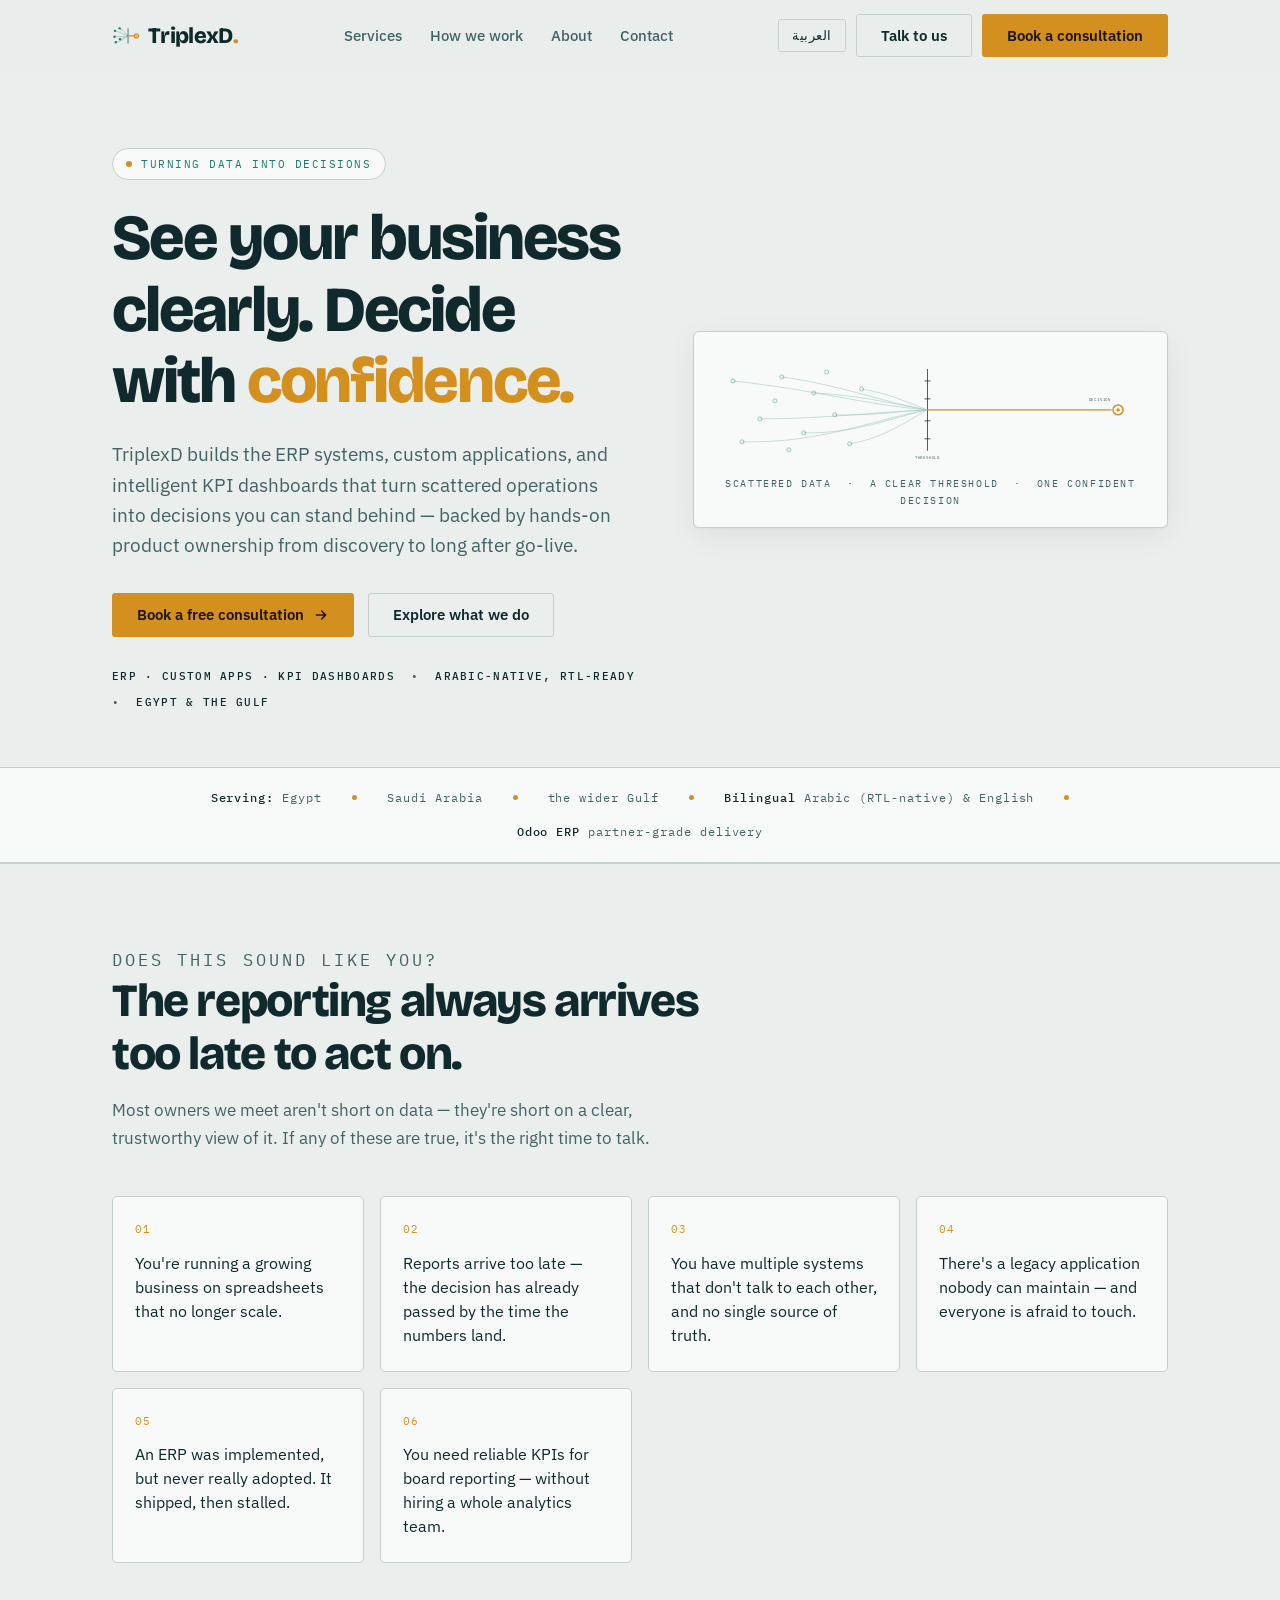
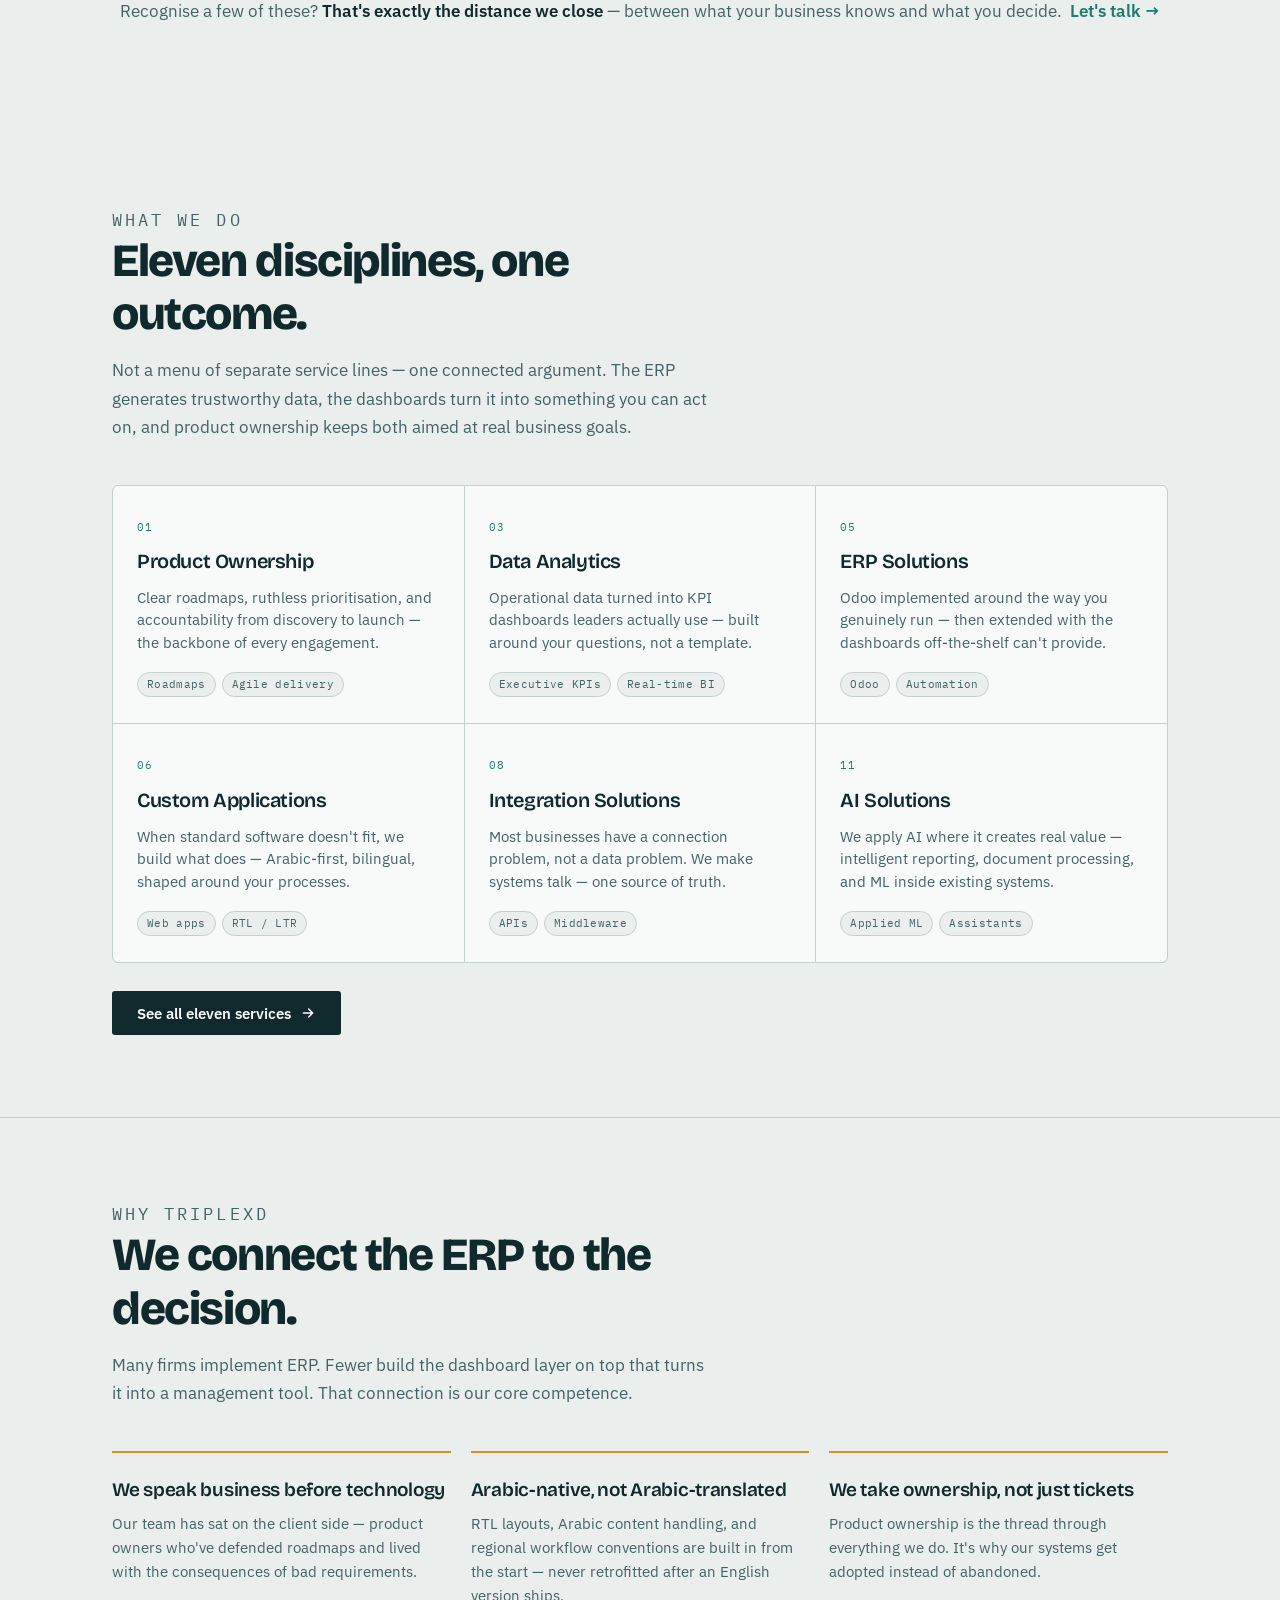
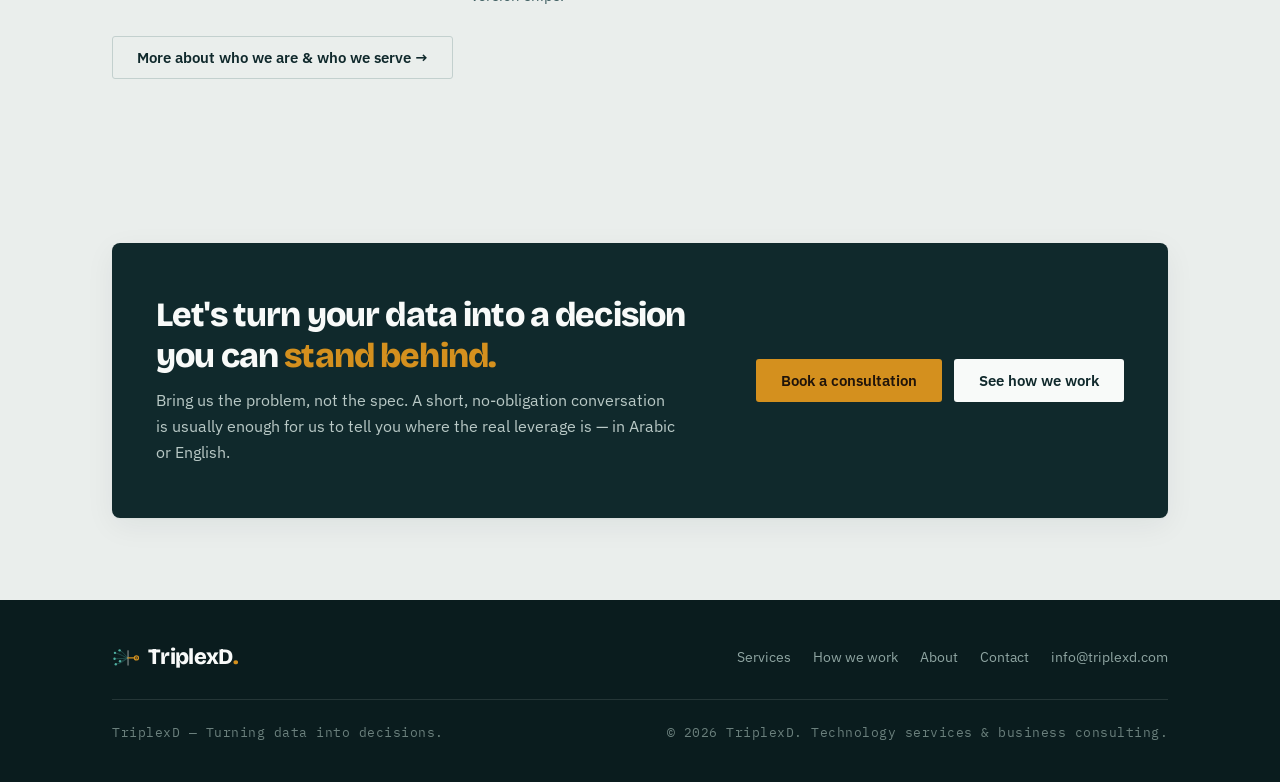
==== commit a076b004: "Add files via upload" ====
--- a/index.html
+++ b/index.html
@@ -3,17 +3,17 @@
 <head>
 <meta charset="utf-8">
 <meta name="viewport" content="width=device-width, initial-scale=1">
-<title>Decidra — Turning data into decisions</title>
-<meta name="description" content="Decidra builds the ERP systems, custom applications, and intelligent KPI dashboards that let business owners see their company clearly and decide with confidence. Serving Egypt, Saudi Arabia, and the wider Gulf.">
+<title>TriplexD — Turning data into decisions</title>
+<meta name="description" content="TriplexD builds the ERP systems, custom applications, and intelligent KPI dashboards that let business owners see their company clearly and decide with confidence. Serving Egypt, Saudi Arabia, and the wider Gulf.">
 <meta name="theme-color" content="#10292C">
 <meta property="og:type" content="website">
-<meta property="og:title" content="Decidra — Turning data into decisions">
+<meta property="og:title" content="TriplexD — Turning data into decisions">
 <meta property="og:description" content="ERP, custom applications, and intelligent KPI dashboards — delivered with hands-on product ownership.">
-<script>(function(){try{if(localStorage.getItem('decidra-lang')==='ar'){document.documentElement.lang='ar';document.documentElement.dir='rtl';}}catch(e){}})();</script>
+<script>(function(){try{if(localStorage.getItem('triplexd-lang')==='ar'){document.documentElement.lang='ar';document.documentElement.dir='rtl';}}catch(e){}})();</script>
 <link rel="preconnect" href="https://fonts.googleapis.com">
 <link rel="preconnect" href="https://fonts.gstatic.com" crossorigin>
 <link href="https://fonts.googleapis.com/css2?family=Bricolage+Grotesque:opsz,wght@12..96,400;12..96,600;12..96,800&family=IBM+Plex+Mono:wght@400;500&family=IBM+Plex+Sans:wght@400;500;600&family=IBM+Plex+Sans+Arabic:wght@400;500;600;700&display=swap" rel="stylesheet">
-<link rel="icon" href="data:image/svg+xml,%3Csvg xmlns='http://www.w3.org/2000/svg' viewBox='0 0 32 32'%3E%3Crect width='32' height='32' rx='6' fill='%2310292C'/%3E%3Ctext x='7' y='23' font-family='Georgia,serif' font-weight='700' font-size='20' fill='%23F8FAF9'%3ED%3C/text%3E%3Ccircle cx='24' cy='20' r='3' fill='%23D4901E'/%3E%3C/svg%3E">
+<link rel="icon" href="assets/brand/triplexd-favicon.svg">
 <link rel="stylesheet" href="assets/css/style.css">
 </head>
 <body>
@@ -23,7 +23,7 @@
 <!-- ============ NAV ============ -->
 <nav class="nav" id="nav">
   <div class="nav-inner">
-    <a class="brand" href="index.html" aria-label="Decidra home">DECIDRA<span>.</span></a>
+    <a class="brand" href="index.html" aria-label="TriplexD home"><svg class="mark" viewBox="0 0 64 64" xmlns="http://www.w3.org/2000/svg" aria-hidden="true"><g transform="translate(-1,1)"><g fill="#1F7A6E"><circle cx="8" cy="20" r="2.8"/><circle cx="7" cy="34" r="2.8"/><circle cx="10" cy="47" r="2.8"/><circle cx="19" cy="14" r="2.8"/><circle cx="20" cy="40" r="2.8"/></g><g fill="none" stroke="#1F7A6E" stroke-width="1.5" opacity=".45"><path d="M8 20 C 24 24, 30 30, 39 32"/><path d="M7 34 C 22 34, 30 33, 39 32"/><path d="M10 47 C 26 44, 32 36, 39 32"/><path d="M19 14 C 30 20, 34 28, 39 32"/><path d="M20 40 C 30 38, 34 34, 39 32"/></g><line x1="39" y1="14" x2="39" y2="50" stroke="#10292C" stroke-width="1.5"/><line x1="39" y1="32" x2="55" y2="32" stroke="#D4901E" stroke-width="3.2" stroke-linecap="round"/><circle cx="59" cy="32" r="4.8" fill="none" stroke="#D4901E" stroke-width="3.2"/><circle cx="59" cy="32" r="1.8" fill="#D4901E"/></g></svg><span class="wm">TriplexD<span class="dot">.</span></span></a>
     <div class="nav-links" id="navLinks">
       <a href="services.html" data-i18n="nav.services">Services</a>
       <a href="how-we-work.html" data-i18n="nav.how">How we work</a>
@@ -49,7 +49,7 @@
     <div>
       <span class="hero-kick"><span class="dot"></span><span data-i18n="home.kick">Turning data into decisions</span></span>
       <h1 data-i18n="home.h1">See your business clearly. Decide with <em>confidence.</em></h1>
-      <p class="hero-sub" data-i18n="home.sub">Decidra builds the ERP systems, custom applications, and intelligent KPI dashboards that turn scattered operations into decisions you can stand behind — backed by hands-on product ownership from discovery to long after go-live.</p>
+      <p class="hero-sub" data-i18n="home.sub">TriplexD builds the ERP systems, custom applications, and intelligent KPI dashboards that turn scattered operations into decisions you can stand behind — backed by hands-on product ownership from discovery to long after go-live.</p>
       <div class="hero-actions">
         <a class="btn btn-primary" href="contact.html">
           <span data-i18n="btn.bookFree">Book a free consultation</span>
@@ -166,7 +166,7 @@
 <section class="sec">
   <div class="wrap">
     <div class="sec-head reveal">
-      <p class="eyebrow" data-i18n="why.eyebrow">Why Decidra</p>
+      <p class="eyebrow" data-i18n="why.eyebrow">Why TriplexD</p>
       <h2 data-i18n="homewhy.h2">We connect the ERP to the decision.</h2>
       <p data-i18n="homewhy.p">Many firms implement ERP. Fewer build the dashboard layer on top that turns it into a management tool. That connection is our core competence.</p>
     </div>
@@ -203,18 +203,18 @@
 <footer class="footer">
   <div class="wrap">
     <div class="footer-inner">
-      <a class="brand" href="index.html">DECIDRA<span>.</span></a>
+      <a class="brand" href="index.html"><svg class="mark" viewBox="0 0 64 64" xmlns="http://www.w3.org/2000/svg" aria-hidden="true"><g transform="translate(-1,1)"><g fill="#4FB0A2"><circle cx="8" cy="20" r="2.8"/><circle cx="7" cy="34" r="2.8"/><circle cx="10" cy="47" r="2.8"/><circle cx="19" cy="14" r="2.8"/><circle cx="20" cy="40" r="2.8"/></g><g fill="none" stroke="#4FB0A2" stroke-width="1.5" opacity=".5"><path d="M8 20 C 24 24, 30 30, 39 32"/><path d="M7 34 C 22 34, 30 33, 39 32"/><path d="M10 47 C 26 44, 32 36, 39 32"/><path d="M19 14 C 30 20, 34 28, 39 32"/><path d="M20 40 C 30 38, 34 34, 39 32"/></g><line x1="39" y1="14" x2="39" y2="50" stroke="#EAEEEC" stroke-width="1.5"/><line x1="39" y1="32" x2="55" y2="32" stroke="#D4901E" stroke-width="3.2" stroke-linecap="round"/><circle cx="59" cy="32" r="4.8" fill="none" stroke="#D4901E" stroke-width="3.2"/><circle cx="59" cy="32" r="1.8" fill="#D4901E"/></g></svg><span class="wm">TriplexD<span class="dot">.</span></span></a>
       <div class="footer-links">
         <a href="services.html" data-i18n="nav.services">Services</a>
         <a href="how-we-work.html" data-i18n="nav.how">How we work</a>
         <a href="about.html" data-i18n="nav.about">About</a>
         <a href="contact.html" data-i18n="nav.contact">Contact</a>
-        <a href="mailto:hello@decidra.com">hello@decidra.com</a>
+        <a href="mailto:info@triplexd.com">info@triplexd.com</a>
       </div>
     </div>
     <div class="footer-legal">
-      <span data-i18n="foot.tag">Decidra — Turning data into decisions.</span>
-      <span data-i18n="foot.rights">© <span id="year">2026</span> Decidra. Technology services &amp; business consulting.</span>
+      <span data-i18n="foot.tag">TriplexD — Turning data into decisions.</span>
+      <span data-i18n="foot.rights">© <span id="year">2026</span> TriplexD. Technology services &amp; business consulting.</span>
     </div>
   </div>
 </footer>
--- a/assets/css/style.css
+++ b/assets/css/style.css
@@ -1,5 +1,5 @@
 /* ============================================================
-   DECIDRA — shared stylesheet
+   TRIPLEXD — shared stylesheet
    Turning data into decisions.
    ============================================================ */
 
@@ -87,10 +87,12 @@
   display:flex;align-items:center;justify-content:space-between;gap:24px;
 }
 .brand{
-  font-family:var(--display);font-weight:800;font-size:23px;letter-spacing:-.04em;
+  display:inline-flex;align-items:center;gap:9px;direction:ltr;
   text-decoration:none;color:var(--ink);line-height:1;
 }
-.brand span{color:var(--amber);}
+.brand .mark{width:27px;height:27px;flex:none;display:block;}
+.brand .wm{font-family:var(--display);font-weight:800;font-size:22px;letter-spacing:-.03em;line-height:1;}
+.brand .dot{color:var(--amber);}
 .nav-links{display:flex;align-items:center;gap:28px;}
 .nav-links a{
   text-decoration:none;color:var(--ink-soft);font-size:14.5px;font-weight:500;
@@ -318,6 +320,18 @@
 .field textarea{resize:vertical;min-height:96px;}
 .field input:focus,.field select:focus,.field textarea:focus{outline:none;border-color:var(--teal);box-shadow:0 0 0 3px rgba(31,122,110,.15);}
 .field-row{display:grid;grid-template-columns:1fr 1fr;gap:16px;}
+.inc-title{font-size:13px;font-weight:600;margin:0 0 14px;color:var(--ink);}
+.inc-list{list-style:none;margin:0 0 24px;padding:0;}
+.inc-list li{position:relative;padding-left:28px;margin-bottom:11px;font-size:15px;line-height:1.5;}
+.inc-list li:last-child{margin-bottom:0;}
+.inc-list li::before{
+  content:"";position:absolute;left:0;top:2px;width:18px;height:18px;border-radius:50%;
+  background:rgba(31,122,110,.12);
+}
+.inc-list li::after{
+  content:"";position:absolute;left:6px;top:6px;width:6px;height:9px;
+  border:solid var(--teal);border-width:0 2px 2px 0;transform:rotate(45deg);
+}
 .form-submit{width:100%;justify-content:center;margin-top:6px;}
 .form-legal{font-size:12.5px;color:var(--ink-soft);margin:14px 0 0;text-align:center;}
 .form-status{display:none;margin-top:16px;padding:14px 16px;border-radius:6px;font-size:14.5px;background:rgba(31,122,110,.1);border:1px solid var(--teal);color:var(--ink);}
@@ -416,3 +430,8 @@
 /* Bilingual statement line: let the browser pick direction from content */
 .statement-ar{unicode-bidi:plaintext;text-align:start;}
 
+/* Checklist mirrors in RTL */
+html[dir="rtl"] .inc-list li{padding-left:0;padding-right:28px;}
+html[dir="rtl"] .inc-list li::before{left:auto;right:0;}
+html[dir="rtl"] .inc-list li::after{left:auto;right:6px;}
+
